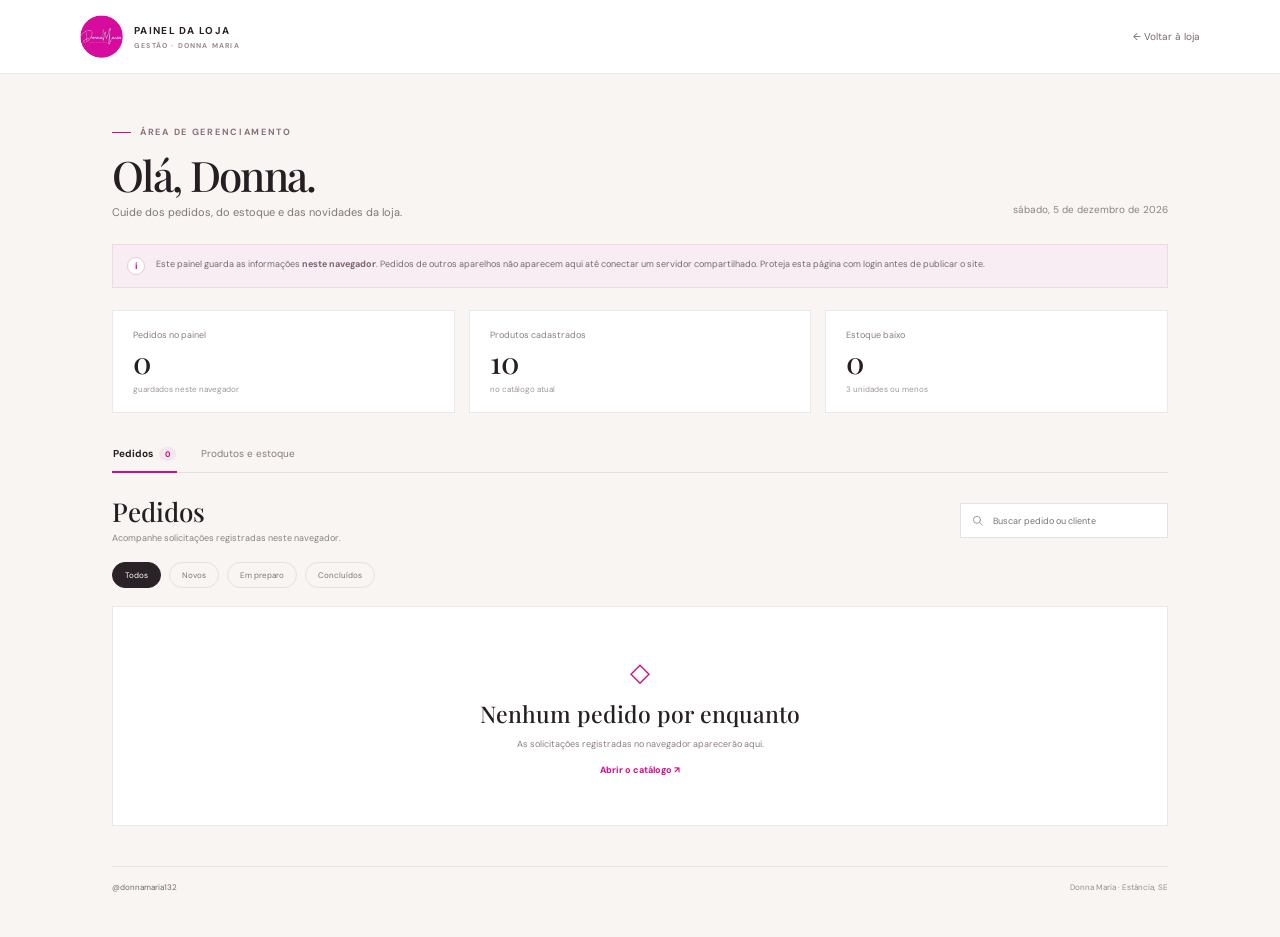
==== gestao.html @ 78b40612 "Publish Donna Maria storefront and catalog" ====
<!doctype html>
<html lang="pt-BR">
<head>
  <meta charset="utf-8"><meta name="viewport" content="width=device-width,initial-scale=1"><meta name="theme-color" content="#f7f2f4">
  <title>Gestão da loja — Donna Maria</title>
  <link rel="preconnect" href="https://fonts.googleapis.com"><link rel="preconnect" href="https://fonts.gstatic.com" crossorigin>
  <link href="https://fonts.googleapis.com/css2?family=DM+Sans:wght@400;500;600;700&family=Playfair+Display:wght@500;600;700&display=swap" rel="stylesheet">
  <link rel="stylesheet" href="styles.css"><link rel="stylesheet" href="admin.css">
</head>
<body class="admin-page">
  <header class="admin-header"><a href="index.html" class="admin-brand"><img src="assets/logo-donna-maria.png" alt="Donna Maria"><span>PAINEL DA LOJA<small>GESTÃO · DONNA MARIA</small></span></a><a class="admin-store-link" href="index.html">← Voltar à loja</a></header>
  <main class="admin-main">
    <div class="admin-title-row"><div><div class="eyebrow"><i></i> ÁREA DE GERENCIAMENTO</div><h1>Olá, Donna.</h1><p>Cuide dos pedidos, do estoque e das novidades da loja.</p></div><div class="admin-date" id="todayDate"></div></div>
    <div class="admin-notice"><span>i</span><p>Este painel guarda as informações <b>neste navegador</b>. Pedidos de outros aparelhos não aparecem aqui até conectar um servidor compartilhado. Proteja esta página com login antes de publicar o site.</p></div>
    <section class="dashboard-cards" aria-label="Resumo da loja"><article><span>Pedidos no painel</span><b id="metricOrders">0</b><small>guardados neste navegador</small></article><article><span>Produtos cadastrados</span><b id="metricProducts">0</b><small>no catálogo atual</small></article><article><span>Estoque baixo</span><b id="metricLowStock">0</b><small>3 unidades ou menos</small></article></section>
    <nav class="admin-tabs" aria-label="Seções do painel"><button class="admin-tab active" data-tab="orders">Pedidos <span id="ordersTabCount">0</span></button><button class="admin-tab" data-tab="products">Produtos e estoque</button></nav>
    <section class="admin-panel" id="panel-orders"><div class="panel-title"><div><h2>Pedidos</h2><p>Acompanhe solicitações registradas neste navegador.</p></div><label class="admin-search"><svg viewBox="0 0 24 24"><circle cx="10.8" cy="10.8" r="6.4"/><path d="m16 16 4.3 4.3"/></svg><input id="orderSearch" placeholder="Buscar pedido ou cliente"></label></div><div class="admin-filters"><button class="status-filter active" data-order-filter="Todos">Todos</button><button class="status-filter" data-order-filter="Novo">Novos</button><button class="status-filter" data-order-filter="Em preparo">Em preparo</button><button class="status-filter" data-order-filter="Concluído">Concluídos</button></div><div class="orders-list" id="ordersList"></div></section>
    <section class="admin-panel hidden" id="panel-products"><div class="panel-title"><div><h2>Produtos e estoque</h2><p>Atualize quantidades e cadastre novas peças para o catálogo.</p></div><button class="button button-pink" id="toggleProductForm">＋ Adicionar produto</button></div>
      <form class="new-product-form hidden" id="newProductForm"><div class="form-title"><div><span class="eyebrow"><i></i> NOVA PEÇA</span><h3>Adicionar ao catálogo</h3></div><button type="button" class="close-button" id="closeProductForm" aria-label="Fechar formulário">×</button></div><div class="admin-form-grid"><label>Nome do produto<input name="name" required maxlength="70" placeholder="Ex.: Vestido Floral"></label><label>Categoria<select name="category"><option>Vestidos</option><option>Conjuntos</option><option>Jeans</option><option>Blusas</option><option>Saias</option><option>Plus Size</option><option>Acessórios</option></select></label><label>Preço (R$)<input name="price" required type="number" min="0.01" step="0.01" placeholder="149,90"></label><label>Quantidade em estoque<input name="stock" required type="number" min="0" step="1" placeholder="0"></label><label class="sizes-field">Tamanhos disponíveis<input name="sizes" placeholder="P, M, G, GG" value="P, M, G, GG"></label><label class="image-field">Foto do produto<input name="image" type="file" accept="image/png,image/jpeg,image/webp" required><small>A imagem será ajustada para o catálogo.</small></label><label class="description-field">Descrição curta<textarea name="description" rows="2" maxlength="180" placeholder="Detalhes que ajudam a cliente a escolher"></textarea></label></div><div class="form-actions"><button class="button button-pink" type="submit">Salvar produto</button><span id="formMessage" role="status"></span></div></form>
      <div class="inventory-heading"><h3>Inventário</h3><label class="admin-search"><svg viewBox="0 0 24 24"><circle cx="10.8" cy="10.8" r="6.4"/><path d="m16 16 4.3 4.3"/></svg><input id="productSearchAdmin" placeholder="Buscar produto"></label></div><div class="inventory-list" id="inventoryList"></div></section>
    <footer class="admin-footer"><a href="https://www.instagram.com/donnamaria132/" target="_blank" rel="noreferrer">@donnamaria132</a><span>Donna Maria · Estância, SE</span></footer>
  </main>
  <template id="emptyOrdersTemplate"><div class="admin-empty"><span>◇</span><h3>Nenhum pedido por enquanto</h3><p>As solicitações registradas no navegador aparecerão aqui.</p><a href="produtos.html">Abrir o catálogo ↗</a></div></template>
  <script src="catalog-data.js"></script><script src="gestao.js"></script>
</body>
</html>
---- styles.css ----
:root{--ink:#261e22;--muted:#85777e;--pink:#cf0c83;--pink-dark:#aa086c;--rose:#f2dce7;--pale:#f8f4f1;--paper:#fcfaf8;--line:#e9e1e1;--white:#fff;--serif:'Playfair Display',Georgia,serif;--sans:'DM Sans',Arial,sans-serif;--shadow:0 22px 65px #37212a20}*{box-sizing:border-box}html{scroll-behavior:smooth}body{margin:0;background:var(--paper);color:var(--ink);font-family:var(--sans);font-size:14px;-webkit-font-smoothing:antialiased}button,input,select{font:inherit}button,a{-webkit-tap-highlight-color:transparent}a{color:inherit;text-decoration:none}button{color:inherit}.announcement{height:34px;background:#281f24;color:#fff;display:flex;align-items:center;justify-content:center;gap:15px;font-size:9px;font-weight:600;letter-spacing:.14em}.announcement-dot{color:#ed82bc;font-size:13px}.site-header{height:84px;display:grid;grid-template-columns:1fr auto 1fr;align-items:center;padding:0 7.4%;background:#fcfaf8eF;border-bottom:1px solid #eadfe344;position:sticky;top:0;z-index:12;backdrop-filter:blur(15px)}.brand{display:flex;align-items:center;gap:10px;min-width:max-content}.brand-mark{width:35px;height:35px;border-radius:50%;display:grid;place-items:center;background:var(--pink);color:#fff;font-family:var(--serif);font-size:19px;font-style:italic;letter-spacing:-.11em;padding-right:3px;position:relative}.brand-mark span{font-size:14px}.brand-name{font-family:var(--serif);font-size:19px;letter-spacing:-.04em;line-height:.98}.brand-name small{display:block;margin-top:5px;font-family:var(--sans);font-size:7px;font-weight:700;letter-spacing:.23em;color:var(--muted)}.main-nav{display:flex;align-items:center;gap:36px}.main-nav a{font-size:11px;color:#66585e;transition:color .2s}.main-nav a:hover{color:var(--pink)}.header-actions{display:flex;align-items:center;justify-content:flex-end;gap:18px}.icon-button{border:0;background:none;cursor:pointer;padding:6px;color:var(--ink)}.icon-button svg,.bag-button svg,.search-box svg{width:20px;height:20px;fill:none;stroke:currentColor;stroke-width:1.45;stroke-linecap:round;stroke-linejoin:round}.bag-button{border:0;background:transparent;cursor:pointer;display:flex;align-items:center;gap:8px;font-size:11px;padding:5px 0}.bag-button b{width:19px;height:19px;background:#f3e6ed;border-radius:50%;display:grid;place-items:center;font-size:9px;font-weight:600}.menu-toggle{display:none}.hero{background:#f3e9ed;min-height:570px;position:relative;overflow:hidden;display:grid;grid-template-columns:1fr 1fr;align-items:center;padding:54px 13.2% 76px}.hero-copy{z-index:2;padding:5px 0 0}.eyebrow{font-size:9px;letter-spacing:.19em;font-weight:700;color:#8a727c;display:flex;align-items:center;gap:9px}.eyebrow i{display:block;width:19px;height:1px;background:var(--pink)}h1,h2,h3,p{margin-top:0}.hero h1{font-family:var(--serif);font-weight:500;font-size:clamp(42px,5.1vw,69px);line-height:1.04;letter-spacing:-.045em;margin:24px 0 17px}.hero h1 em,.section-heading h2 em,.story-copy h2 em{font-weight:500;color:var(--pink)}.hero-copy>p{color:#76686d;line-height:1.8;max-width:380px;font-size:13px;margin-bottom:27px}.hero-ctas{display:flex;align-items:center;gap:24px}.button{display:inline-flex;align-items:center;justify-content:center;gap:27px;min-height:48px;padding:0 20px;border:1px solid transparent;font-size:10px;font-weight:600;letter-spacing:.02em;cursor:pointer;transition:transform .22s,background .22s,color .22s,border-color .22s}.button:hover{transform:translateY(-2px)}.button span{font-size:16px;font-weight:400}.button-dark{background:#271e23;color:#fff}.button-dark:hover{background:var(--pink)}.text-link{font-size:10px;font-weight:600;color:var(--pink);border:0;background:none;cursor:pointer;padding:7px 0}.text-link span{margin-left:5px}.hero-footnote{margin-top:58px;font-size:9px;color:#8d8085;letter-spacing:.05em}.tiny-flower{color:var(--pink);font-size:17px;vertical-align:-2px;margin-right:6px}.hero-visual{height:440px;position:relative;display:flex;align-items:center;justify-content:center}.hero-image-frame{position:relative;width:min(295px,62%);height:383px;background:#ddd;z-index:2;overflow:hidden;box-shadow:0 20px 45px #47243522;transform:rotate(2.4deg)}.hero-image-frame::before{content:'';position:absolute;inset:10px;border:1px solid #ffffff8a;z-index:2;pointer-events:none}.hero-image-frame img{width:100%;height:100%;object-fit:cover;object-position:center 36%;filter:saturate(.93)}.image-stamp{position:absolute;right:-1px;top:25px;background:#fff;padding:12px 15px;font-size:8px;line-height:1.5;letter-spacing:.1em;font-weight:700;color:var(--pink)}.hero-orbit{position:absolute;border:1px solid #d9afc2;border-radius:50%;transform:rotate(-28deg)}.orbit-one{width:405px;height:262px}.orbit-two{width:460px;height:310px;transform:rotate(35deg);border-color:#e2cbd5}.hero-side-note{position:absolute;z-index:3;right:6%;bottom:57px;font-size:8px;line-height:1.6;letter-spacing:.13em;color:#76646d}.hero-side-note b{font-size:13px;color:var(--pink);letter-spacing:.18em}.hero-sparkle{position:absolute;top:43px;right:19%;font-size:30px;color:var(--pink)}.hero-bottom{position:absolute;bottom:25px;left:13.2%;right:13.2%;display:flex;gap:14px;align-items:center;font-size:8px;letter-spacing:.13em;color:#8a7b81}.hero-line{height:1px;width:45px;background:var(--pink)}.hero-bottom-right{margin-left:auto}.trust-row{max-width:1000px;margin:0 auto;padding:24px 36px;display:grid;grid-template-columns:repeat(3,1fr);border-bottom:1px solid var(--line)}.trust-row>div{display:flex;align-items:center;justify-content:center;gap:12px;border-right:1px solid var(--line)}.trust-row>div:last-child{border:0}.trust-icon{width:32px;height:32px;border:1px solid #e7ccd8;color:var(--pink);display:grid;place-items:center;border-radius:50%;font-size:15px}.trust-row b,.trust-row small{display:block}.trust-row b{font-size:10px;font-weight:600;margin-bottom:4px}.trust-row small{font-size:9px;color:var(--muted)}.section-wrap{max-width:1150px;margin:0 auto;padding-left:34px;padding-right:34px}.catalog{padding-top:92px;padding-bottom:94px}.section-heading{display:flex;justify-content:space-between;align-items:flex-end;margin-bottom:35px}.section-heading h2,.story-copy h2{font-family:var(--serif);font-size:42px;font-weight:500;letter-spacing:-.04em;line-height:1.1;margin:16px 0 0}.section-heading>p{font-size:11px;line-height:1.8;color:#8b7e82;margin:0 7% 3px 0}.catalog-toolbar{display:flex;align-items:center;justify-content:space-between;min-height:49px;border-bottom:1px solid var(--line);margin-bottom:24px}.category-tabs{display:flex;gap:25px;align-items:center}.category-tab{border:0;background:none;padding:0 0 15px;position:relative;font-size:10px;color:#82757a;cursor:pointer;white-space:nowrap}.category-tab.active{color:var(--ink);font-weight:700}.category-tab.active::after{content:'';height:2px;background:var(--pink);position:absolute;bottom:-1px;left:0;right:0}.category-tab span{font-size:8px;color:#b3a3aa;margin-left:2px}.catalog-controls{display:flex;align-items:center;gap:20px}.search-box{display:none;align-items:center;gap:6px;border-bottom:1px solid #c9b8c0;padding:5px 2px}.search-box.open{display:flex}.search-box svg{width:15px;height:15px}.search-box input{width:115px;border:0;outline:0;background:transparent;font-size:10px}.search-box button{border:0;background:transparent;font-size:18px;color:var(--muted);cursor:pointer}.catalog-controls>.icon-button{padding:0}.sort-select{display:flex;gap:5px;align-items:center;color:#978991;font-size:9px}.sort-select select{border:0;background:transparent;color:#51464b;font-size:9px;outline:0;cursor:pointer}.product-grid{display:grid;grid-template-columns:repeat(4,minmax(0,1fr));gap:35px 18px}.product-card{min-width:0;animation:rise .55s both}.product-media{position:relative;aspect-ratio: .76;background:#f0e9e8;overflow:hidden}.product-media img{width:100%;height:100%;object-fit:cover;object-position:center 35%;transition:transform .65s cubic-bezier(.2,.7,.2,1)}.product-card:hover .product-media img{transform:scale(1.055)}.product-label{position:absolute;left:12px;top:12px;background:#fff;padding:7px 8px;font-size:7px;font-weight:700;letter-spacing:.12em;text-transform:uppercase}.product-heart{position:absolute;right:11px;top:11px;width:30px;height:30px;background:#ffffffd9;border:0;border-radius:50%;display:grid;place-items:center;cursor:pointer;color:#54484d;transition:all .2s}.product-heart svg{width:15px;height:15px;fill:none;stroke:currentColor;stroke-width:1.5}.product-heart.is-favorite{color:var(--pink)}.product-heart.is-favorite svg{fill:#f4d7e6}.quick-add{position:absolute;bottom:0;left:0;right:0;width:100%;border:0;background:#fffF;color:#261e22;transform:translateY(105%);padding:13px;font-size:9px;font-weight:700;letter-spacing:.08em;text-transform:uppercase;cursor:pointer;transition:transform .28s}.product-card:hover .quick-add,.product-card:focus-within .quick-add{transform:translateY(0)}.product-info{padding:12px 1px 0}.product-category{font-size:8px;letter-spacing:.13em;color:#a38c97;text-transform:uppercase}.product-title{margin:5px 0 6px;font-size:11px;font-weight:600}.product-price{display:flex;align-items:center;gap:7px;font-size:11px;font-weight:700}.product-price del{font-size:9px;color:#a5999e;font-weight:400}.product-installments{margin-top:4px;color:#9b8f94;font-size:8px}.catalog-note{margin:31px 0 0;padding-top:14px;border-top:1px solid var(--line);font-size:9px;color:#90848a}.catalog-note span{color:var(--pink);font-size:14px;margin-right:5px}.no-results{grid-column:1/-1;padding:50px 20px;text-align:center;color:var(--muted)}.no-results b{display:block;font-family:var(--serif);font-size:23px;color:var(--ink);margin-bottom:8px}.brand-story{background:#f3e9ed;display:grid;grid-template-columns:1fr 1fr;min-height:480px}.story-image{position:relative;overflow:hidden;min-height:480px}.story-image img{width:100%;height:100%;object-fit:cover;object-position:center 36%;position:absolute;inset:0;filter:saturate(.86)}.story-image::after{content:'';position:absolute;inset:0;background:linear-gradient(0deg,#261e2250,transparent 35%)}.story-image>span{position:absolute;bottom:27px;left:8%;z-index:1;color:#fff;font-size:8px;letter-spacing:.2em}.story-copy{padding:70px 14% 45px 15%;display:flex;flex-direction:column;align-items:flex-start;justify-content:center}.story-copy h2{font-size:45px;margin:18px 0}.story-copy>p{font-size:11px;line-height:1.9;color:#796d72;max-width:350px;margin-bottom:23px}.button-outline{color:var(--ink);background:transparent;border-color:#ac949e}.button-outline:hover{border-color:var(--pink);color:var(--pink)}.story-signature{margin-top:36px;color:#94868b;font-family:var(--serif);font-style:italic;font-size:13px}.story-signature b{font-size:18px;color:var(--pink);font-weight:500;margin-left:6px}.newsletter{min-height:230px;padding:50px 13%;display:flex;align-items:center;justify-content:space-between;background:#291f24;color:#fff;position:relative;overflow:hidden}.newsletter .eyebrow{color:#cfadb9}.newsletter h2{font-family:var(--serif);font-weight:500;font-size:30px;line-height:1.2;margin:12px 0 0}.newsletter-flower{position:absolute;font-size:180px;left:43%;top:-65px;color:#382a31}.button-light{background:#fff;color:#2b2026}.button-light:hover{background:#f3dce8}.site-footer{min-height:95px;display:flex;align-items:center;justify-content:space-between;padding:18px 7.5%;color:#8a7d83;font-size:9px}.footer-brand .brand-mark{width:30px;height:30px;font-size:16px}.footer-brand .brand-name{font-size:15px;color:var(--ink)}.footer-brand .brand-name small{font-size:6px}.site-footer>a:not(.brand){color:#5e4d55}.overlay{position:fixed;inset:0;background:#21171d70;z-index:30;opacity:0;pointer-events:none;transition:opacity .25s}.overlay.visible{opacity:1;pointer-events:auto}.cart-drawer{position:fixed;z-index:31;right:0;top:0;bottom:0;width:min(435px,100vw);background:var(--paper);padding:28px 27px 24px;transform:translateX(102%);transition:transform .35s cubic-bezier(.22,.75,.25,1);display:flex;flex-direction:column}.cart-drawer.open{transform:translateX(0)}.drawer-head,.checkout-top{display:flex;align-items:flex-start;justify-content:space-between;border-bottom:1px solid var(--line);padding-bottom:17px}.drawer-head h2,.checkout-top h2{font-family:var(--serif);font-weight:500;font-size:29px;margin:7px 0 0}.drawer-head h2 span{font-family:var(--sans);font-size:12px;color:var(--muted)}.close-button{width:30px;height:30px;border:1px solid var(--line);border-radius:50%;background:transparent;font-size:22px;line-height:1;cursor:pointer;color:#71636a}.cart-items{overflow:auto;flex:1}.cart-item{display:grid;grid-template-columns:72px 1fr auto;gap:13px;padding:17px 0;border-bottom:1px solid var(--line)}.cart-item img{width:72px;height:90px;object-fit:cover}.cart-item h4{font-size:11px;margin:3px 0 6px}.cart-item small{font-size:8px;color:var(--muted)}.cart-item-price{font-size:10px;font-weight:700;white-space:nowrap}.quantity-control{display:flex;align-items:center;gap:9px;margin-top:10px}.quantity-control button{width:22px;height:22px;border:1px solid var(--line);background:transparent;cursor:pointer}.quantity-control span{font-size:10px}.remove-item{border:0;background:none;color:#a08e97;font-size:9px;text-decoration:underline;cursor:pointer;margin-left:9px}.cart-empty{margin:auto;text-align:center;max-width:260px}.cart-empty>span{font-size:36px;color:var(--pink)}.cart-empty h3{font-family:var(--serif);font-size:22px;font-weight:500;margin:10px 0}.cart-empty p{font-size:10px;color:var(--muted);line-height:1.7}.cart-bottom{padding-top:18px;border-top:1px solid var(--line)}.subtotal-row,.summary-total{display:flex;align-items:center;justify-content:space-between;font-size:11px}.subtotal-row b,.summary-total b{font-size:14px}.shipping-hint,.secure-note{font-size:9px;color:var(--muted);margin:8px 0 17px}.full-button{width:100%;justify-content:space-between;padding:0 18px}.secure-note{text-align:center;margin:12px 0 0}.checkout-modal{position:fixed;z-index:32;left:50%;top:50%;width:min(690px,calc(100vw - 28px));height:min(90vh,800px);background:var(--paper);box-shadow:var(--shadow);transform:translate(-50%,-46%) scale(.97);opacity:0;pointer-events:none;transition:opacity .25s,transform .25s;display:flex;flex-direction:column}.checkout-modal.open{opacity:1;pointer-events:auto;transform:translate(-50%,-50%) scale(1)}.checkout-top{padding:22px 27px 16px}.checkout-top h2{font-size:26px}.checkout-scroll{overflow:auto;padding:0 27px 24px}.checkout-step{display:grid;grid-template-columns:34px 1fr;gap:12px;padding:20px 0;border-bottom:1px solid var(--line)}.step-number{width:26px;height:26px;border:1px solid #e4d2da;color:var(--pink);border-radius:50%;font-size:9px;display:grid;place-items:center}.step-content h3,.order-summary h3{font-size:12px;margin:4px 0 13px}.form-grid{display:grid;grid-template-columns:1fr 1fr;gap:12px}.form-grid label,.delivery-fields>label{display:flex;flex-direction:column;gap:6px;font-size:9px;color:#7c6f75}.form-grid input,.delivery-fields input{height:38px;border:1px solid var(--line);background:#fff;padding:0 10px;outline:none;font-size:10px}.form-grid input:focus,.delivery-fields input:focus{border-color:var(--pink)}.choice-cards{display:grid;grid-template-columns:1fr 1fr;gap:9px}.choice-card,.payment-option{position:relative;display:flex;align-items:center;gap:10px;border:1px solid var(--line);background:#fff;padding:11px;cursor:pointer}.choice-card input,.payment-option input{position:absolute;opacity:0}.choice-card.selected,.payment-option.selected{border-color:var(--pink);background:#fdf6fa}.choice-icon{width:28px;height:28px;border-radius:50%;display:grid;place-items:center;background:#f4e6ed;color:var(--pink);font-size:15px}.choice-card b,.choice-card small,.payment-option b,.payment-option small{display:block}.choice-card b,.payment-option b{font-size:9px;margin-bottom:4px}.choice-card small,.payment-option small{font-size:8px;color:var(--muted)}.choice-card>i,.payment-option>i{position:absolute;right:9px;top:8px;color:var(--pink);font-size:10px;opacity:0}.choice-card.selected>i,.payment-option.selected>i{opacity:1}.delivery-fields{display:grid;grid-template-columns:1fr auto;gap:9px;margin-top:13px;align-items:end}.quote-button{min-height:38px;padding:0 13px;gap:8px;font-size:9px}.address-result,.freight-result,.address-extra{grid-column:1/-1}.address-result{font-size:9px;color:#5f815d}.freight-result{font-size:10px;font-weight:700;margin:0;color:var(--pink)}.address-extra{display:flex!important}.hidden{display:none!important}.payment-options{display:grid;grid-template-columns:repeat(3,1fr);gap:8px}.payment-option{padding:12px 9px;gap:8px}.pix-symbol,.card-symbol{width:21px;color:var(--pink);font-size:16px}.payment-note,.checkout-disclaimer{font-size:8px;color:#988b90;line-height:1.6;margin:10px 0 0}.order-summary{padding:19px 0}.summary-head{display:flex;align-items:center;justify-content:space-between}.summary-head h3{margin:0 0 10px}.summary-head .text-link{font-size:9px}.summary-line{display:flex;justify-content:space-between;gap:10px;color:#776c71;font-size:9px;padding:5px 0}.summary-total{border-top:1px solid var(--line);padding-top:13px;margin-top:9px}.button-pink{background:var(--pink);color:#fff}.button-pink:hover{background:var(--pink-dark)}.checkout-disclaimer{text-align:center}.order-success{padding:55px 38px;margin:auto;text-align:center;max-width:420px}.success-mark{width:51px;height:51px;border-radius:50%;background:#f5e2ec;color:var(--pink);display:grid;place-items:center;font-size:22px;margin:0 auto 20px}.order-success h3{font-family:var(--serif);font-weight:500;font-size:29px;margin-bottom:10px}.order-success p{font-size:11px;line-height:1.8;color:var(--muted);margin-bottom:22px}.order-success .text-link{margin-top:12px}.toast{position:fixed;z-index:60;left:50%;bottom:23px;transform:translate(-50%,20px);background:#271e23;color:#fff;padding:11px 17px;font-size:10px;box-shadow:var(--shadow);opacity:0;pointer-events:none;transition:all .2s}.toast.show{opacity:1;transform:translate(-50%,0)}.whatsapp-float{position:fixed;z-index:10;bottom:20px;right:22px;height:45px;padding:0 15px 0 9px;background:#fff;border:1px solid #e9e1e1;box-shadow:0 8px 25px #37212a18;border-radius:30px;display:flex;align-items:center;gap:9px;color:#27765a}.whatsapp-float span{width:27px;height:27px;border-radius:50%;display:grid;place-items:center;background:#e9f5ed;font-size:14px}.whatsapp-float b{font-size:9px;color:#55494e}.whatsapp-float i{font-style:normal;font-size:14px}@keyframes rise{from{opacity:0;transform:translateY(14px)}to{opacity:1;transform:translateY(0)}}
@media(min-width:1400px){.hero{padding-left:max(13.2%,calc((100% - 1120px)/2));padding-right:max(13.2%,calc((100% - 1120px)/2))}}@media(max-width:900px){.site-header{padding:0 5%;height:74px}.main-nav{gap:19px}.hero{padding-left:8%;padding-right:8%}.hero-bottom{left:8%;right:8%}.catalog{padding-top:72px}.product-grid{grid-template-columns:repeat(3,minmax(0,1fr))}.story-copy{padding:54px 9%}.section-heading>p{margin-right:1%}.catalog-toolbar{align-items:flex-start;gap:12px;flex-direction:column}.catalog-controls{position:absolute;right:35px;margin-top:53px}.catalog-toolbar{padding-bottom:0}.category-tabs{width:100%;overflow-x:auto;scrollbar-width:none}.category-tabs::-webkit-scrollbar{display:none}.sort-select{background:var(--paper)}}@media(max-width:620px){.announcement{font-size:7px;gap:9px;height:30px}.site-header{height:66px;grid-template-columns:35px 1fr auto;padding:0 18px}.menu-toggle{display:flex;flex-direction:column;gap:5px}.menu-toggle span{width:17px;height:1px;background:var(--ink)}.brand{justify-self:center;gap:7px}.brand-mark{width:30px;height:30px;font-size:16px}.brand-name{font-size:16px}.brand-name small{font-size:6px}.header-actions{gap:8px}.header-actions .favorite-shortcut{display:none}.bag-button{gap:3px}.bag-button span{display:none}.bag-button b{width:18px;height:18px}.main-nav{position:absolute;top:65px;left:0;right:0;padding:14px 20px 18px;background:var(--paper);border-bottom:1px solid var(--line);display:none;flex-direction:column;align-items:flex-start;gap:16px}.main-nav.open{display:flex}.hero{min-height:auto;grid-template-columns:1fr;padding:43px 27px 63px}.hero-copy{padding:0}.hero h1{font-size:49px;margin:18px 0 12px}.hero-copy>p{font-size:11px;max-width:300px;margin-bottom:20px}.hero-ctas{gap:15px}.button{min-height:44px;padding:0 15px;gap:14px;font-size:9px}.hero-footnote{margin-top:28px}.hero-visual{height:344px;margin-top:25px}.hero-image-frame{width:205px;height:300px}.orbit-one{width:300px;height:200px}.orbit-two{width:340px;height:230px}.hero-sparkle{right:13%;top:9px}.hero-side-note{right:0;bottom:28px;font-size:7px}.hero-bottom{left:27px;right:27px;bottom:19px;font-size:7px}.hero-bottom-right{font-size:6px}.trust-row{padding:18px 8px;gap:0}.trust-row>div{gap:7px;padding:0 5px;justify-content:center}.trust-icon{width:27px;height:27px;flex:none;font-size:12px}.trust-row b{font-size:8px}.trust-row small{font-size:7px}.section-wrap{padding-left:19px;padding-right:19px}.catalog{padding-top:61px;padding-bottom:65px}.section-heading{display:block;margin-bottom:23px}.section-heading h2{font-size:35px}.section-heading>p{font-size:10px;margin:14px 0 0}.catalog-toolbar{margin-bottom:18px}.category-tabs{gap:18px}.category-tab{font-size:9px;padding-bottom:12px}.catalog-controls{right:19px;margin-top:47px}.sort-select{font-size:8px}.sort-select select{font-size:8px}.search-box input{width:90px}.product-grid{grid-template-columns:repeat(2,minmax(0,1fr));gap:25px 11px}.product-media{aspect-ratio:.72}.product-label{left:7px;top:7px;padding:6px;font-size:6px}.product-heart{right:6px;top:6px;width:26px;height:26px}.product-info{padding-top:9px}.product-title{font-size:10px}.product-price{font-size:10px}.product-installments{font-size:7px}.quick-add{transform:translateY(0);padding:10px 5px;font-size:7px}.catalog-note{font-size:8px;line-height:1.6}.brand-story{grid-template-columns:1fr}.story-image{min-height:360px}.story-copy{padding:45px 28px 48px}.story-copy h2{font-size:39px}.story-copy>p{font-size:10px}.newsletter{padding:43px 28px;min-height:235px;display:block}.newsletter h2{font-size:27px;margin-bottom:21px}.newsletter-flower{left:auto;right:-22px;top:-50px;font-size:140px}.site-footer{padding:20px 21px 80px;display:grid;grid-template-columns:1fr auto;gap:17px 8px}.site-footer>span{grid-column:1/-1;grid-row:2}.site-footer>a:not(.brand){font-size:8px}.site-footer>small{grid-column:1/-1}.whatsapp-float{right:13px;bottom:12px;height:41px}.cart-drawer{padding:20px 18px}.checkout-modal{height:94vh}.checkout-top{padding:17px 18px 13px}.checkout-scroll{padding:0 17px 18px}.checkout-step{grid-template-columns:27px 1fr;gap:8px;padding:15px 0}.step-number{width:23px;height:23px;font-size:8px}.choice-cards{grid-template-columns:1fr}.choice-card{padding:9px}.choice-card small{font-size:7px}.payment-options{grid-template-columns:1fr}.payment-option{padding:9px}.payment-option small{font-size:7px}.form-grid{gap:8px}.form-grid input{font-size:9px}.delivery-fields{grid-template-columns:1fr auto}.summary-line{font-size:8px}}@media(prefers-reduced-motion:reduce){*,*::before,*::after{scroll-behavior:auto!important;animation-duration:.01ms!important;transition-duration:.01ms!important}}
---- admin.css ----
.admin-page{background:#f8f5f3;min-height:100vh}.admin-header{height:74px;padding:0 max(calc((100vw - 1120px)/2),28px);display:flex;align-items:center;justify-content:space-between;background:#fff;border-bottom:1px solid #eee6e8}.admin-brand{display:flex;align-items:center;gap:11px;font-size:10px;font-weight:700;letter-spacing:.13em}.admin-brand img{width:43px;height:43px;border-radius:50%}.admin-brand small{display:block;font-size:7px;color:#988992;margin-top:4px;letter-spacing:.17em}.admin-store-link{font-size:10px;color:#766970}.admin-store-link:hover{color:var(--pink)}.admin-main{max-width:1110px;margin:0 auto;padding:52px 27px 30px}.admin-title-row{display:flex;align-items:flex-end;justify-content:space-between}.admin-title-row h1{font:500 42px/1.1 var(--serif);margin:14px 0 7px;letter-spacing:-.04em}.admin-title-row p{color:#81757a;font-size:11px;margin:0}.admin-date{font-size:10px;color:#8e8187;padding-bottom:3px}.admin-notice{display:flex;gap:11px;align-items:flex-start;background:#f8edf3;border:1px solid #eddae4;padding:12px 14px;margin:25px 0 22px;color:#79666f;font-size:9px;line-height:1.7}.admin-notice>span{width:18px;height:18px;flex:none;background:#fff;border:1px solid #e9cbd9;color:var(--pink);display:grid;place-items:center;border-radius:50%;font-weight:700}.admin-notice p{margin:0}.dashboard-cards{display:grid;grid-template-columns:repeat(3,1fr);gap:14px}.dashboard-cards article{background:#fff;border:1px solid #eee8ea;padding:18px 20px;display:flex;flex-direction:column;gap:5px}.dashboard-cards article span{font-size:9px;color:#8b7d83}.dashboard-cards article b{font:500 30px/1.1 var(--serif)}.dashboard-cards article small{font-size:8px;color:#a0969b}.admin-tabs{display:flex;gap:23px;border-bottom:1px solid #e6dfe1;margin:34px 0 22px}.admin-tab{position:relative;border:0;background:none;padding:0 1px 12px;font-size:10px;color:#887a81;cursor:pointer}.admin-tab.active{color:var(--ink);font-weight:700}.admin-tab.active::after{content:'';position:absolute;bottom:-1px;left:0;right:0;height:2px;background:var(--pink)}.admin-tab span{margin-left:4px;padding:2px 6px;border-radius:10px;background:#f3e6ed;color:var(--pink);font-size:8px}.admin-panel{min-height:300px}.panel-title{display:flex;justify-content:space-between;align-items:center;gap:18px;margin:25px 0 16px}.panel-title h2{font:500 26px/1.1 var(--serif);margin:0 0 5px}.panel-title p{margin:0;font-size:9px;color:#8c8186}.panel-title .button{min-height:38px;font-size:9px;gap:8px}.admin-search{display:flex;align-items:center;gap:7px;width:208px;border:1px solid #e8e0e3;background:#fff;padding:0 10px;height:35px}.admin-search svg{width:15px;height:15px;fill:none;stroke:#9b8e94;stroke-width:1.6;stroke-linecap:round}.admin-search input{width:100%;border:0;background:transparent;outline:0;font-size:9px}.admin-filters{display:flex;gap:8px;margin:18px 0}.status-filter{border:1px solid #e8dfe3;border-radius:16px;background:transparent;padding:7px 12px;color:#80737a;font-size:8px;cursor:pointer}.status-filter.active{background:#2b2227;border-color:#2b2227;color:white}.order-card,.inventory-row{background:#fff;border:1px solid #eee7e9;margin-bottom:10px}.order-card{padding:16px 18px;display:grid;grid-template-columns:minmax(180px,1.1fr) minmax(220px,1.4fr) auto;gap:20px;align-items:center}.order-id{font-size:9px;font-weight:700;letter-spacing:.05em}.order-date{font-size:8px;color:#9a8f94;margin-top:5px}.order-customer{font-size:10px;font-weight:600;margin-bottom:5px}.order-meta{font-size:8px;color:#8b7e83;line-height:1.7;overflow-wrap:anywhere}.order-items{font-size:8px;color:#6f6269;line-height:1.7;margin-top:5px}.order-total{font-size:11px;font-weight:700;margin-top:7px}.order-controls{display:flex;flex-direction:column;align-items:flex-end;gap:9px}.order-controls select{height:31px;max-width:135px;background:#fff;border:1px solid #e6dce1;padding:0 8px;font-size:8px}.order-controls a{font-size:8px;color:var(--pink);text-decoration:underline}.admin-empty{text-align:center;padding:48px 18px;background:#fff;border:1px solid #eee7e9}.admin-empty>span{font-size:26px;color:var(--pink)}.admin-empty h3{font:500 23px var(--serif);margin:9px 0}.admin-empty p{font-size:9px;color:#8a7e84}.admin-empty a{font-size:9px;color:var(--pink);font-weight:700}.new-product-form{background:white;border:1px solid #e9dfe4;padding:19px;margin:20px 0 26px;box-shadow:0 12px 35px #3924310a}.form-title{display:flex;justify-content:space-between;align-items:center;margin-bottom:18px}.form-title h3{font:500 22px var(--serif);margin:8px 0 0}.admin-form-grid{display:grid;grid-template-columns:1fr 1fr 1fr;gap:12px}.admin-form-grid label{display:flex;flex-direction:column;gap:6px;font-size:9px;color:#71666b}.admin-form-grid input,.admin-form-grid select,.admin-form-grid textarea{min-height:36px;border:1px solid #e9e1e4;background:#fdfcfc;padding:8px 10px;outline:none;font:9px var(--sans);color:var(--ink)}.admin-form-grid input:focus,.admin-form-grid select:focus,.admin-form-grid textarea:focus{border-color:#cb89a9}.admin-form-grid input[type=file]{padding:6px}.admin-form-grid small{font-size:8px;color:#a09499}.admin-form-grid .sizes-field,.admin-form-grid .description-field{grid-column:span 2}.admin-form-grid .image-field{grid-column:span 1}.admin-form-grid .description-field textarea{resize:vertical}.form-actions{display:flex;align-items:center;gap:12px;margin-top:17px}.form-actions .button{min-height:38px;gap:8px}.form-actions>span{font-size:9px;color:#6a936b}.inventory-heading{display:flex;align-items:center;justify-content:space-between;margin:30px 0 11px}.inventory-heading h3{font:500 21px var(--serif);margin:0}.inventory-row{display:grid;grid-template-columns:62px minmax(150px,1fr) 110px 100px 110px 65px;gap:14px;align-items:center;padding:10px 12px}.inventory-row img{width:58px;height:72px;object-fit:contain;background:#fff;border:1px solid #f0ebed}.inventory-product-name{font-size:9px;font-weight:700}.inventory-category{font-size:8px;color:#978a90;margin-top:5px}.inventory-price{font-size:9px;font-weight:600}.inventory-row label{font-size:8px;color:#93868c}.stock-input{width:62px;height:29px;background:#fff;border:1px solid #e7dfe2;padding:0 7px;margin-top:4px;font-size:9px}.stock-status{font-size:8px;display:block;margin-top:4px;color:#738c65}.stock-status.low{color:#b36d4f}.stock-status.out{color:#bf4568}.inventory-row .remove-product{border:0;background:none;color:#a68794;font-size:8px;text-decoration:underline;cursor:pointer}.inventory-empty{padding:30px;background:#fff;text-align:center;font-size:10px;color:#8f8389}.admin-footer{margin-top:40px;padding:15px 0;border-top:1px solid #e8e0e3;display:flex;justify-content:space-between;font-size:8px;color:#9a8c92}.admin-footer a{color:#76666f}.hidden{display:none!important}@media(max-width:760px){.admin-main{padding:35px 17px 25px}.admin-title-row h1{font-size:36px}.dashboard-cards{gap:8px}.dashboard-cards article{padding:13px 11px}.dashboard-cards article b{font-size:25px}.dashboard-cards article span{font-size:8px}.dashboard-cards article small{font-size:7px}.order-card{grid-template-columns:1fr auto;gap:11px}.order-detail{grid-column:1/-1;grid-row:2}.order-controls{grid-column:2;grid-row:1}.inventory-row{grid-template-columns:55px minmax(120px,1fr) 75px 75px;gap:9px}.inventory-row img{width:50px;height:65px}.inventory-row .remove-product{grid-column:4;justify-self:end}.inventory-row label{grid-column:3}.inventory-price{grid-column:2}.admin-form-grid{grid-template-columns:1fr 1fr}.admin-form-grid .sizes-field,.admin-form-grid .description-field{grid-column:span 2}.panel-title{align-items:flex-start}.admin-search{width:164px}.admin-filters{overflow:auto}.admin-footer{flex-wrap:wrap;gap:12px}}@media(max-width:480px){.admin-header{padding:0 14px;height:64px}.admin-brand img{width:37px;height:37px}.admin-store-link{font-size:9px}.admin-main{padding:27px 13px}.admin-date{font-size:8px}.admin-notice{padding:9px;font-size:8px}.dashboard-cards article{padding:11px 8px}.dashboard-cards article b{font-size:22px}.dashboard-cards article span{font-size:7px}.panel-title{display:block}.panel-title>.admin-search{margin-top:12px}.panel-title>.button{margin-top:12px}.inventory-heading{gap:9px}.inventory-heading h3{font-size:18px}.inventory-heading .admin-search{width:145px}.inventory-row{grid-template-columns:47px 1fr 67px;gap:7px;padding:8px}.inventory-row img{width:43px;height:57px}.inventory-price{grid-column:2}.inventory-row label{grid-column:3;grid-row:1/3}.inventory-row .remove-product{grid-column:3}.stock-input{width:52px}.admin-form-grid{grid-template-columns:1fr}.admin-form-grid .sizes-field,.admin-form-grid .description-field,.admin-form-grid .image-field{grid-column:1}.order-card{padding:12px}.order-controls select{max-width:120px}.admin-footer{font-size:7px}}
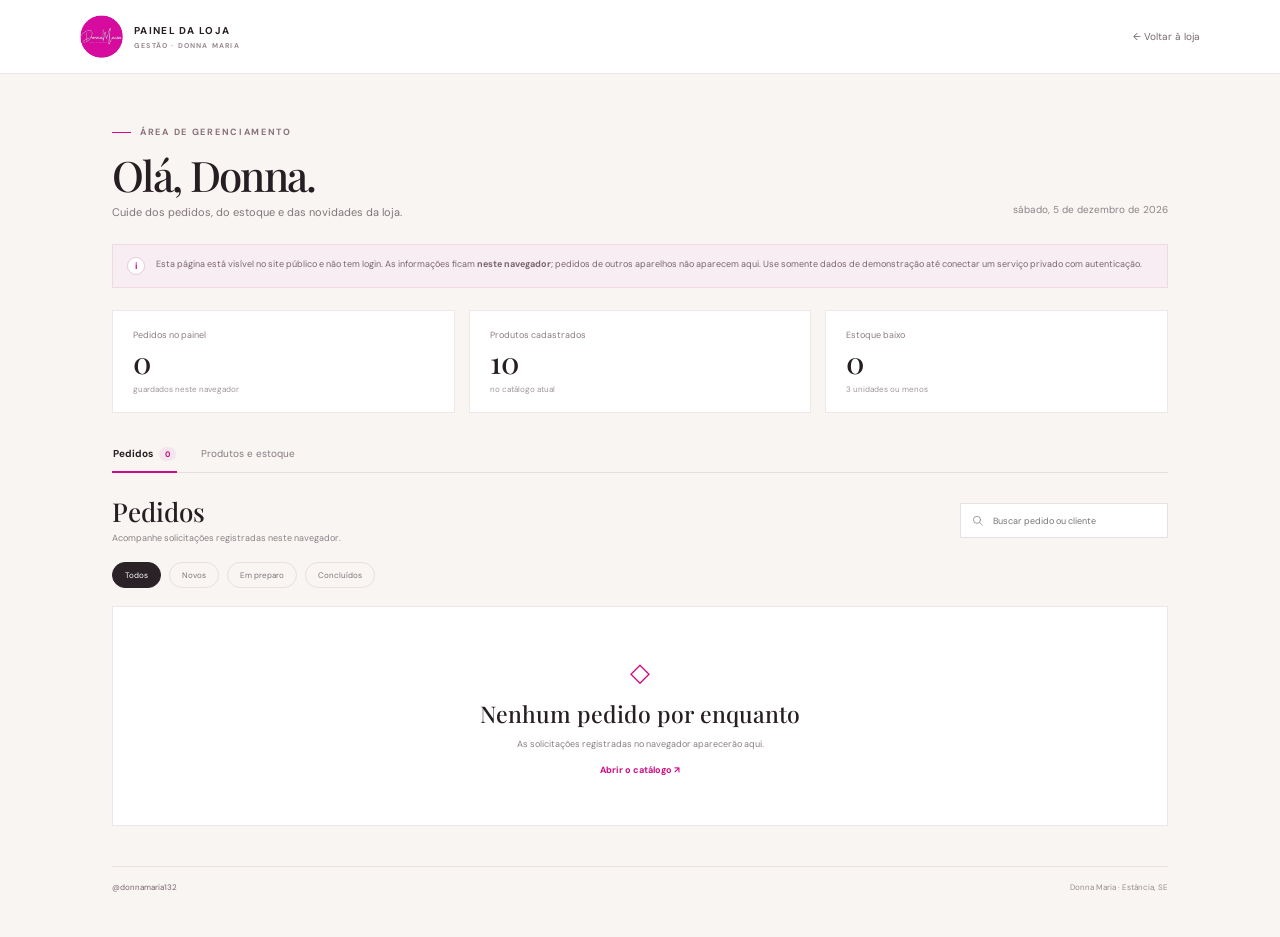
==== commit fb88dda3: "Elevate Donna Maria boutique storefront" ====
--- a/gestao.html
+++ b/gestao.html
@@ -11,12 +11,12 @@
   <header class="admin-header"><a href="index.html" class="admin-brand"><img src="assets/logo-donna-maria.png" alt="Donna Maria"><span>PAINEL DA LOJA<small>GESTÃO · DONNA MARIA</small></span></a><a class="admin-store-link" href="index.html">← Voltar à loja</a></header>
   <main class="admin-main">
     <div class="admin-title-row"><div><div class="eyebrow"><i></i> ÁREA DE GERENCIAMENTO</div><h1>Olá, Donna.</h1><p>Cuide dos pedidos, do estoque e das novidades da loja.</p></div><div class="admin-date" id="todayDate"></div></div>
-    <div class="admin-notice"><span>i</span><p>Este painel guarda as informações <b>neste navegador</b>. Pedidos de outros aparelhos não aparecem aqui até conectar um servidor compartilhado. Proteja esta página com login antes de publicar o site.</p></div>
+    <div class="admin-notice"><span>i</span><p>Esta página está visível no site público e não tem login. As informações ficam <b>neste navegador</b>; pedidos de outros aparelhos não aparecem aqui. Use somente dados de demonstração até conectar um serviço privado com autenticação.</p></div>
     <section class="dashboard-cards" aria-label="Resumo da loja"><article><span>Pedidos no painel</span><b id="metricOrders">0</b><small>guardados neste navegador</small></article><article><span>Produtos cadastrados</span><b id="metricProducts">0</b><small>no catálogo atual</small></article><article><span>Estoque baixo</span><b id="metricLowStock">0</b><small>3 unidades ou menos</small></article></section>
     <nav class="admin-tabs" aria-label="Seções do painel"><button class="admin-tab active" data-tab="orders">Pedidos <span id="ordersTabCount">0</span></button><button class="admin-tab" data-tab="products">Produtos e estoque</button></nav>
     <section class="admin-panel" id="panel-orders"><div class="panel-title"><div><h2>Pedidos</h2><p>Acompanhe solicitações registradas neste navegador.</p></div><label class="admin-search"><svg viewBox="0 0 24 24"><circle cx="10.8" cy="10.8" r="6.4"/><path d="m16 16 4.3 4.3"/></svg><input id="orderSearch" placeholder="Buscar pedido ou cliente"></label></div><div class="admin-filters"><button class="status-filter active" data-order-filter="Todos">Todos</button><button class="status-filter" data-order-filter="Novo">Novos</button><button class="status-filter" data-order-filter="Em preparo">Em preparo</button><button class="status-filter" data-order-filter="Concluído">Concluídos</button></div><div class="orders-list" id="ordersList"></div></section>
     <section class="admin-panel hidden" id="panel-products"><div class="panel-title"><div><h2>Produtos e estoque</h2><p>Atualize quantidades e cadastre novas peças para o catálogo.</p></div><button class="button button-pink" id="toggleProductForm">＋ Adicionar produto</button></div>
-      <form class="new-product-form hidden" id="newProductForm"><div class="form-title"><div><span class="eyebrow"><i></i> NOVA PEÇA</span><h3>Adicionar ao catálogo</h3></div><button type="button" class="close-button" id="closeProductForm" aria-label="Fechar formulário">×</button></div><div class="admin-form-grid"><label>Nome do produto<input name="name" required maxlength="70" placeholder="Ex.: Vestido Floral"></label><label>Categoria<select name="category"><option>Vestidos</option><option>Conjuntos</option><option>Jeans</option><option>Blusas</option><option>Saias</option><option>Plus Size</option><option>Acessórios</option></select></label><label>Preço (R$)<input name="price" required type="number" min="0.01" step="0.01" placeholder="149,90"></label><label>Quantidade em estoque<input name="stock" required type="number" min="0" step="1" placeholder="0"></label><label class="sizes-field">Tamanhos disponíveis<input name="sizes" placeholder="P, M, G, GG" value="P, M, G, GG"></label><label class="image-field">Foto do produto<input name="image" type="file" accept="image/png,image/jpeg,image/webp" required><small>A imagem será ajustada para o catálogo.</small></label><label class="description-field">Descrição curta<textarea name="description" rows="2" maxlength="180" placeholder="Detalhes que ajudam a cliente a escolher"></textarea></label></div><div class="form-actions"><button class="button button-pink" type="submit">Salvar produto</button><span id="formMessage" role="status"></span></div></form>
+      <form class="new-product-form hidden" id="newProductForm"><div class="form-title"><div><span class="eyebrow"><i></i> NOVA PEÇA</span><h3>Adicionar ao catálogo</h3></div><button type="button" class="close-button" id="closeProductForm" aria-label="Fechar formulário">×</button></div><div class="admin-form-grid"><label>Nome do produto<input name="name" required maxlength="70" placeholder="Ex.: Vestido Floral"></label><label>Categoria<select name="category"><option>Vestidos</option><option>Conjuntos</option><option>Jeans</option><option>Blusas</option><option>Saias</option><option>Plus Size</option><option>Acessórios</option></select></label><label>Preço (R$)<input name="price" required type="number" min="0.01" step="0.01" placeholder="149,90"></label><label>Estoque confirmado (opcional)<input name="stock" type="number" min="0" step="1" placeholder="Deixe em branco se ainda não souber"></label><label class="sizes-field">Tamanhos confirmados (opcional)<input name="sizes" placeholder="Ex.: P, M, G"></label><label>Cores confirmadas (opcional)<input name="colors" placeholder="Ex.: preto, areia"></label><label>SKU (opcional)<input name="sku" maxlength="32" placeholder="Código interno"></label><label>Preço anterior (opcional)<input name="oldPrice" type="number" min="0.01" step="0.01" placeholder="Só se confirmado"></label><label class="tag-field">Selo confirmado (opcional)<input name="tag" maxlength="24" placeholder="Ex.: Novo"></label><label class="feature-field"><input name="new" type="checkbox"> Marcar como novidade</label><label class="feature-field"><input name="featured" type="checkbox"> Escolha da Donna</label><label class="image-field">Foto principal<input name="image" type="file" accept="image/png,image/jpeg,image/webp" required><small>A imagem será ajustada para o catálogo.</small></label><label class="image-field">Segunda foto (opcional)<input name="image2" type="file" accept="image/png,image/jpeg,image/webp"><small>Mostrada ao passar sobre a peça e na galeria.</small></label><label class="description-field">Descrição curta<textarea name="description" rows="2" maxlength="180" placeholder="Detalhes que ajudam a cliente a escolher"></textarea></label></div><div class="form-actions"><button class="button button-pink" type="submit">Salvar produto</button><span id="formMessage" role="status"></span></div></form>
       <div class="inventory-heading"><h3>Inventário</h3><label class="admin-search"><svg viewBox="0 0 24 24"><circle cx="10.8" cy="10.8" r="6.4"/><path d="m16 16 4.3 4.3"/></svg><input id="productSearchAdmin" placeholder="Buscar produto"></label></div><div class="inventory-list" id="inventoryList"></div></section>
     <footer class="admin-footer"><a href="https://www.instagram.com/donnamaria132/" target="_blank" rel="noreferrer">@donnamaria132</a><span>Donna Maria · Estância, SE</span></footer>
   </main>
@@ -24,3 +24,4 @@
   <script src="catalog-data.js"></script><script src="gestao.js"></script>
 </body>
 </html>
+
